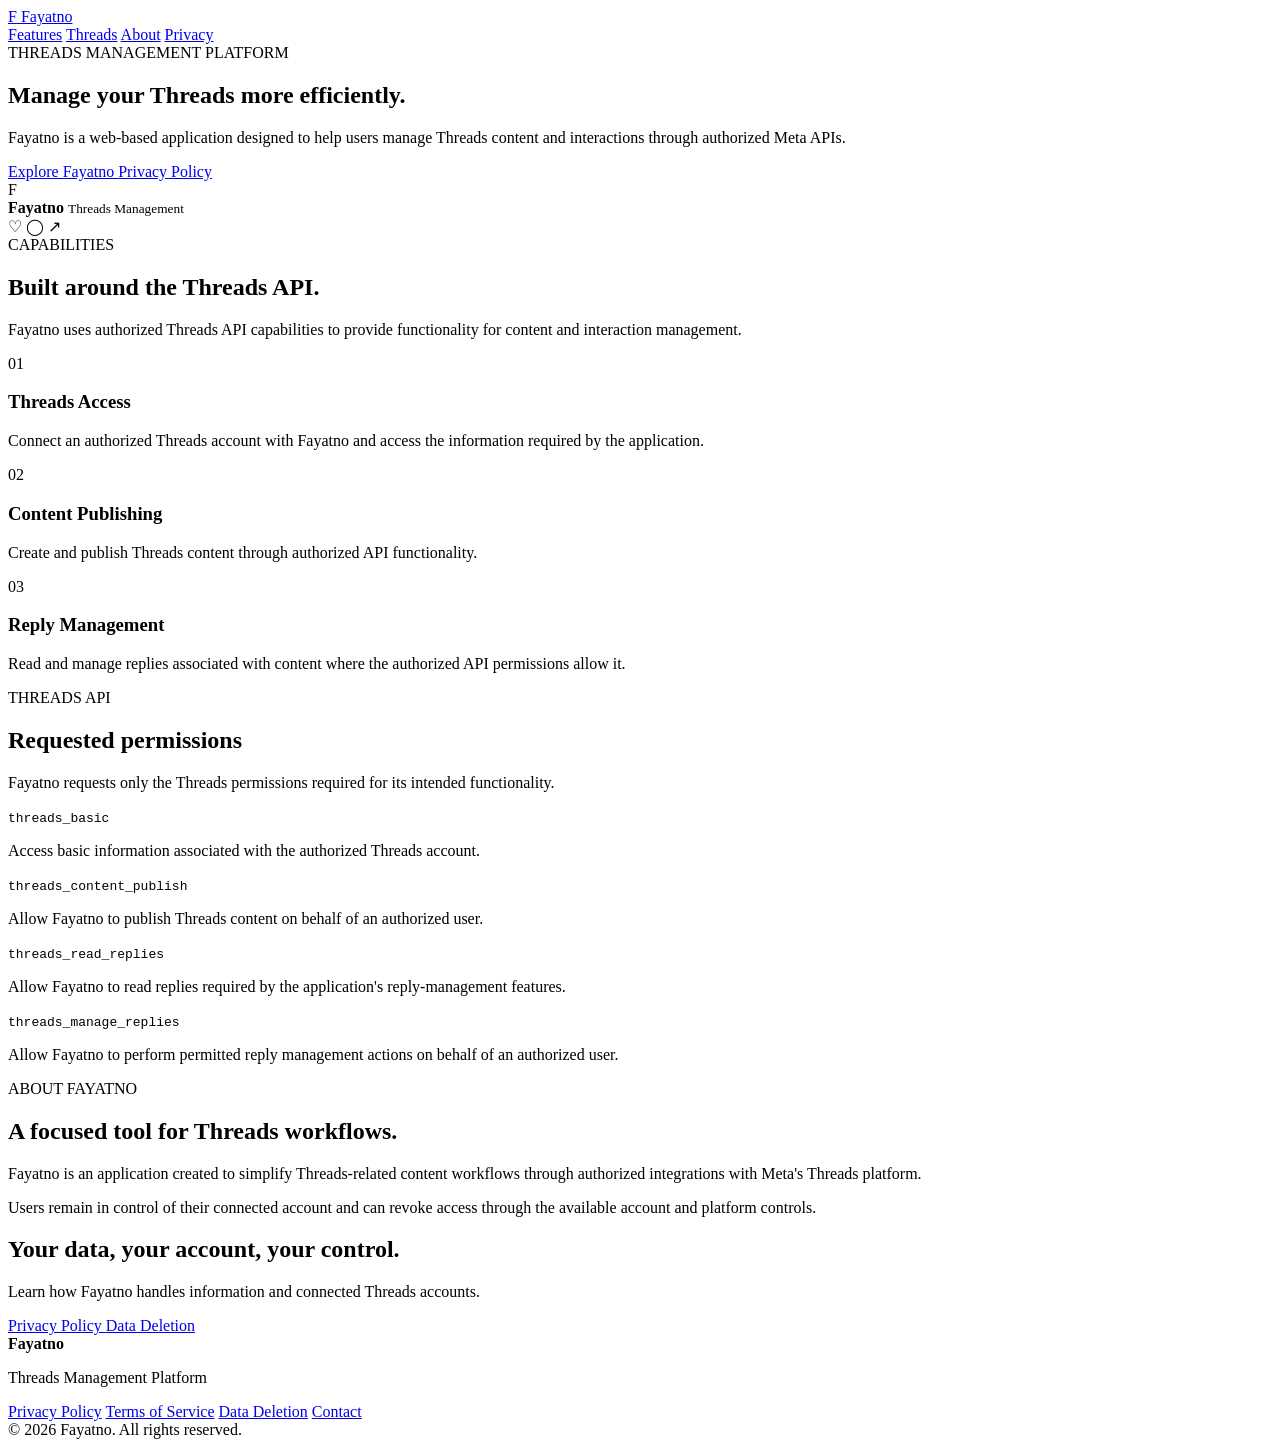
==== index.html @ bbcc7f6d "Create index.html" ====
<!DOCTYPE html>
<html lang="en">
<head>
    <meta charset="UTF-8">
    <meta name="viewport" content="width=device-width, initial-scale=1.0">

    <title>Fayatno — Threads Management Platform</title>
    <meta name="description" content="Fayatno is a platform designed to help users manage and publish content on Threads.">

    <link rel="stylesheet" href="assets/style.css">
</head>

<body>

<header class="navbar">
    <div class="container nav-inner">

        <a href="index.html" class="brand">
            <span class="brand-mark">F</span>
            <span>Fayatno</span>
        </a>

        <nav>
            <a href="#features">Features</a>
            <a href="#threads">Threads</a>
            <a href="#about">About</a>
            <a href="privacy.html">Privacy</a>
        </nav>

    </div>
</header>


<main>

    <!-- HERO -->
    <section class="hero">

        <div class="container hero-grid">

            <div class="hero-content">

                <div class="eyebrow">
                    THREADS MANAGEMENT PLATFORM
                </div>

                <h1>
                    Manage your Threads
                    <span>more efficiently.</span>
                </h1>

                <p class="hero-description">
                    Fayatno is a web-based application designed to help
                    users manage Threads content and interactions through
                    authorized Meta APIs.
                </p>

                <div class="hero-buttons">
                    <a href="#threads" class="btn btn-primary">
                        Explore Fayatno
                    </a>

                    <a href="privacy.html" class="btn btn-secondary">
                        Privacy Policy
                    </a>
                </div>

            </div>


            <div class="hero-card">

                <div class="window-top">
                    <span></span>
                    <span></span>
                    <span></span>
                </div>

                <div class="dashboard-preview">

                    <div class="preview-header">
                        <div class="preview-avatar">F</div>

                        <div>
                            <strong>Fayatno</strong>
                            <small>Threads Management</small>
                        </div>
                    </div>

                    <div class="preview-post">
                        <div class="post-line large"></div>
                        <div class="post-line"></div>
                        <div class="post-line short"></div>
                    </div>

                    <div class="preview-actions">
                        <span>♡</span>
                        <span>◯</span>
                        <span>↗</span>
                    </div>

                </div>

            </div>

        </div>

    </section>


    <!-- FEATURES -->
    <section id="features" class="section">

        <div class="container">

            <div class="section-heading">
                <span class="section-label">CAPABILITIES</span>

                <h2>
                    Built around the Threads API.
                </h2>

                <p>
                    Fayatno uses authorized Threads API capabilities
                    to provide functionality for content and interaction
                    management.
                </p>
            </div>


            <div class="feature-grid">

                <article class="feature-card">

                    <div class="feature-icon">01</div>

                    <h3>Threads Access</h3>

                    <p>
                        Connect an authorized Threads account with Fayatno
                        and access the information required by the application.
                    </p>

                </article>


                <article class="feature-card">

                    <div class="feature-icon">02</div>

                    <h3>Content Publishing</h3>

                    <p>
                        Create and publish Threads content through
                        authorized API functionality.
                    </p>

                </article>


                <article class="feature-card">

                    <div class="feature-icon">03</div>

                    <h3>Reply Management</h3>

                    <p>
                        Read and manage replies associated with content
                        where the authorized API permissions allow it.
                    </p>

                </article>

            </div>

        </div>

    </section>


    <!-- THREADS PERMISSIONS -->
    <section id="threads" class="section section-dark">

        <div class="container">

            <div class="section-heading light">

                <span class="section-label">
                    THREADS API
                </span>

                <h2>
                    Requested permissions
                </h2>

                <p>
                    Fayatno requests only the Threads permissions required
                    for its intended functionality.
                </p>

            </div>


            <div class="permission-list">

                <div class="permission">

                    <div>
                        <code>threads_basic</code>

                        <p>
                            Access basic information associated with the
                            authorized Threads account.
                        </p>
                    </div>

                </div>


                <div class="permission">

                    <div>
                        <code>threads_content_publish</code>

                        <p>
                            Allow Fayatno to publish Threads content
                            on behalf of an authorized user.
                        </p>
                    </div>

                </div>


                <div class="permission">

                    <div>
                        <code>threads_read_replies</code>

                        <p>
                            Allow Fayatno to read replies required by
                            the application's reply-management features.
                        </p>
                    </div>

                </div>


                <div class="permission">

                    <div>
                        <code>threads_manage_replies</code>

                        <p>
                            Allow Fayatno to perform permitted reply
                            management actions on behalf of an authorized user.
                        </p>
                    </div>

                </div>

            </div>

        </div>

    </section>


    <!-- ABOUT -->
    <section id="about" class="section">

        <div class="container about-grid">

            <div>

                <span class="section-label">
                    ABOUT FAYATNO
                </span>

                <h2>
                    A focused tool for Threads workflows.
                </h2>

            </div>

            <div>

                <p>
                    Fayatno is an application created to simplify
                    Threads-related content workflows through authorized
                    integrations with Meta's Threads platform.
                </p>

                <p>
                    Users remain in control of their connected account
                    and can revoke access through the available account
                    and platform controls.
                </p>

            </div>

        </div>

    </section>


    <!-- CTA -->
    <section class="cta">

        <div class="container">

            <h2>
                Your data, your account, your control.
            </h2>

            <p>
                Learn how Fayatno handles information and connected
                Threads accounts.
            </p>

            <div class="hero-buttons">

                <a href="privacy.html" class="btn btn-light">
                    Privacy Policy
                </a>

                <a href="data-deletion.html" class="btn btn-outline-light">
                    Data Deletion
                </a>

            </div>

        </div>

    </section>

</main>


<footer>

    <div class="container footer-inner">

        <div>
            <strong>Fayatno</strong>
            <p>Threads Management Platform</p>
        </div>

        <div class="footer-links">
            <a href="privacy.html">Privacy Policy</a>
            <a href="terms.html">Terms of Service</a>
            <a href="data-deletion.html">Data Deletion</a>
            <a href="contact.html">Contact</a>
        </div>

    </div>

    <div class="container copyright">
        © 2026 Fayatno. All rights reserved.
    </div>

</footer>

<script src="assets/script.js"></script>

</body>
</html>
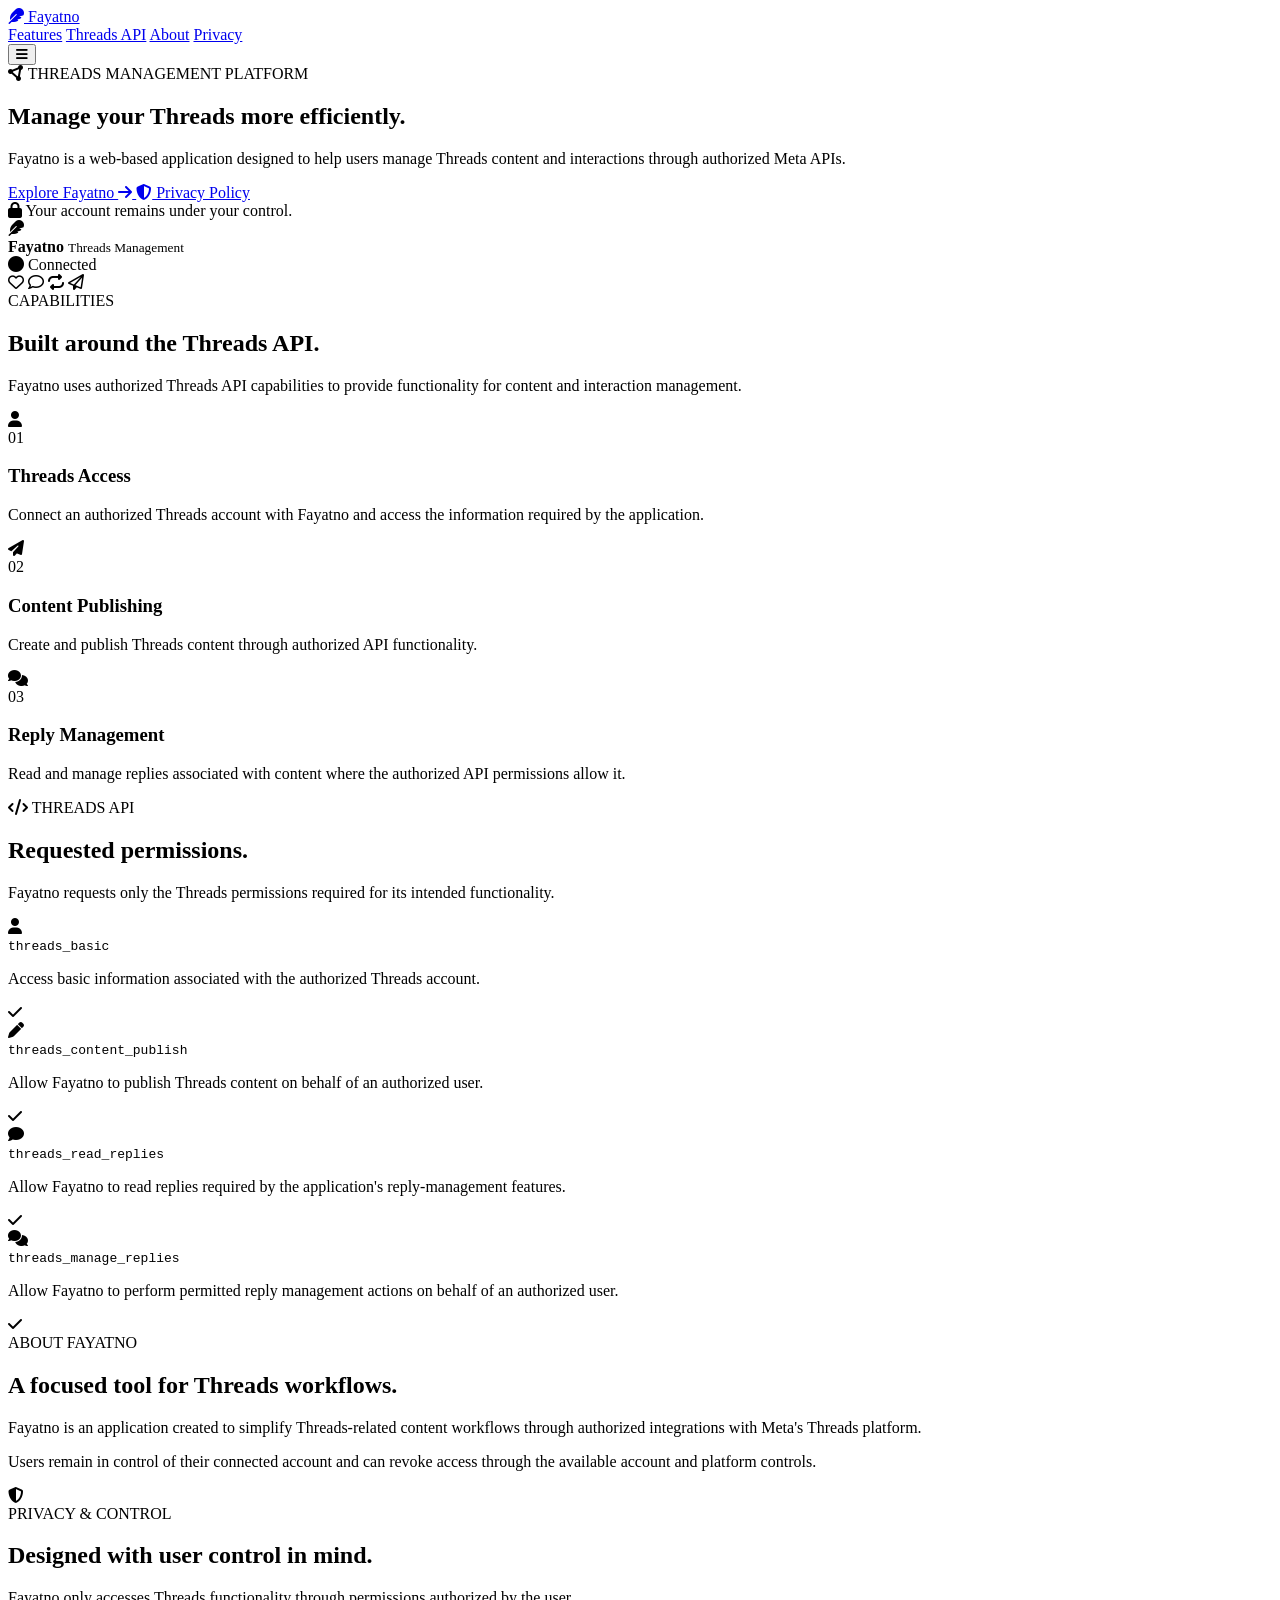
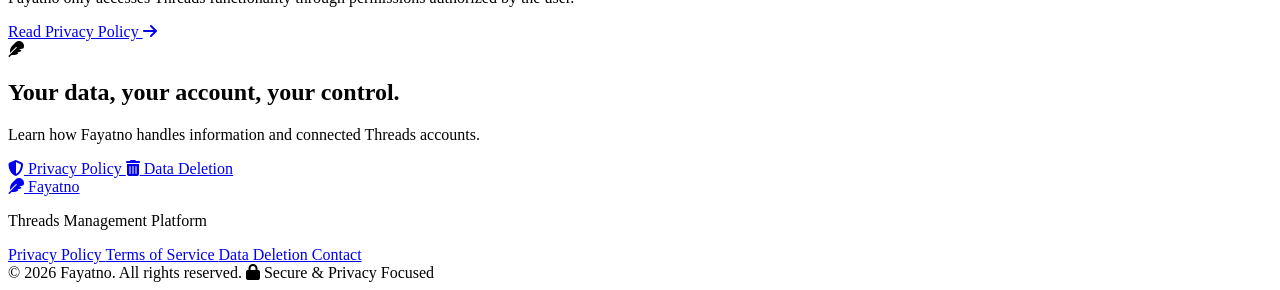
==== commit bd5cf207: "Update index.html" ====
--- a/index.html
+++ b/index.html
@@ -7,7 +7,12 @@
     <title>Fayatno — Threads Management Platform</title>
     <meta name="description" content="Fayatno is a platform designed to help users manage and publish content on Threads.">
 
-    <link rel="stylesheet" href="assets/style.css">
+    <!-- Font Awesome -->
+    <link rel="stylesheet"
+          href="https://cdnjs.cloudflare.com/ajax/libs/font-awesome/6.7.2/css/all.min.css">
+
+    <!-- Main stylesheet -->
+    <link rel="stylesheet" href="style.css">
 </head>
 
 <body>
@@ -16,17 +21,23 @@
     <div class="container nav-inner">
 
         <a href="index.html" class="brand">
-            <span class="brand-mark">F</span>
+            <span class="brand-mark">
+                <i class="fa-solid fa-feather"></i>
+            </span>
             <span>Fayatno</span>
         </a>
 
         <nav>
             <a href="#features">Features</a>
-            <a href="#threads">Threads</a>
+            <a href="#threads">Threads API</a>
             <a href="#about">About</a>
             <a href="privacy.html">Privacy</a>
         </nav>
 
+        <button class="mobile-menu" aria-label="Open menu">
+            <i class="fa-solid fa-bars"></i>
+        </button>
+
     </div>
 </header>
 
@@ -41,6 +52,7 @@
             <div class="hero-content">
 
                 <div class="eyebrow">
+                    <i class="fa-solid fa-circle-nodes"></i>
                     THREADS MANAGEMENT PLATFORM
                 </div>
 
@@ -56,47 +68,96 @@
                 </p>
 
                 <div class="hero-buttons">
+
                     <a href="#threads" class="btn btn-primary">
                         Explore Fayatno
+                        <i class="fa-solid fa-arrow-right"></i>
                     </a>
 
                     <a href="privacy.html" class="btn btn-secondary">
+                        <i class="fa-solid fa-shield-halved"></i>
                         Privacy Policy
                     </a>
-                </div>
-
-            </div>
-
+
+                </div>
+
+                <div class="hero-note">
+                    <i class="fa-solid fa-lock"></i>
+                    Your account remains under your control.
+                </div>
+
+            </div>
+
+
+            <!-- APP PREVIEW -->
 
             <div class="hero-card">
 
                 <div class="window-top">
+
                     <span></span>
                     <span></span>
                     <span></span>
+
                 </div>
 
                 <div class="dashboard-preview">
 
                     <div class="preview-header">
-                        <div class="preview-avatar">F</div>
+
+                        <div class="preview-avatar">
+                            <i class="fa-solid fa-feather"></i>
+                        </div>
 
                         <div>
                             <strong>Fayatno</strong>
                             <small>Threads Management</small>
                         </div>
-                    </div>
+
+                        <div class="preview-status">
+                            <i class="fa-solid fa-circle"></i>
+                            Connected
+                        </div>
+
+                    </div>
+
 
                     <div class="preview-post">
+
+                        <div class="post-meta">
+                            <span class="post-avatar"></span>
+
+                            <div>
+                                <div class="post-name"></div>
+                                <div class="post-time"></div>
+                            </div>
+                        </div>
+
                         <div class="post-line large"></div>
                         <div class="post-line"></div>
                         <div class="post-line short"></div>
-                    </div>
+
+                    </div>
+
 
                     <div class="preview-actions">
-                        <span>♡</span>
-                        <span>◯</span>
-                        <span>↗</span>
+
+                        <span>
+                            <i class="fa-regular fa-heart"></i>
+                        </span>
+
+                        <span>
+                            <i class="fa-regular fa-comment"></i>
+                        </span>
+
+                        <span>
+                            <i class="fa-solid fa-repeat"></i>
+                        </span>
+
+                        <span>
+                            <i class="fa-regular fa-paper-plane"></i>
+                        </span>
+
                     </div>
 
                 </div>
@@ -109,12 +170,16 @@
 
 
     <!-- FEATURES -->
+
     <section id="features" class="section">
 
         <div class="container">
 
             <div class="section-heading">
-                <span class="section-label">CAPABILITIES</span>
+
+                <span class="section-label">
+                    CAPABILITIES
+                </span>
 
                 <h2>
                     Built around the Threads API.
@@ -125,6 +190,7 @@
                     to provide functionality for content and interaction
                     management.
                 </p>
+
             </div>
 
 
@@ -132,9 +198,17 @@
 
                 <article class="feature-card">
 
-                    <div class="feature-icon">01</div>
-
-                    <h3>Threads Access</h3>
+                    <div class="feature-icon">
+                        <i class="fa-solid fa-user"></i>
+                    </div>
+
+                    <span class="feature-number">
+                        01
+                    </span>
+
+                    <h3>
+                        Threads Access
+                    </h3>
 
                     <p>
                         Connect an authorized Threads account with Fayatno
@@ -146,9 +220,17 @@
 
                 <article class="feature-card">
 
-                    <div class="feature-icon">02</div>
-
-                    <h3>Content Publishing</h3>
+                    <div class="feature-icon">
+                        <i class="fa-solid fa-paper-plane"></i>
+                    </div>
+
+                    <span class="feature-number">
+                        02
+                    </span>
+
+                    <h3>
+                        Content Publishing
+                    </h3>
 
                     <p>
                         Create and publish Threads content through
@@ -160,9 +242,17 @@
 
                 <article class="feature-card">
 
-                    <div class="feature-icon">03</div>
-
-                    <h3>Reply Management</h3>
+                    <div class="feature-icon">
+                        <i class="fa-solid fa-comments"></i>
+                    </div>
+
+                    <span class="feature-number">
+                        03
+                    </span>
+
+                    <h3>
+                        Reply Management
+                    </h3>
 
                     <p>
                         Read and manage replies associated with content
@@ -178,7 +268,8 @@
     </section>
 
 
-    <!-- THREADS PERMISSIONS -->
+    <!-- THREADS API -->
+
     <section id="threads" class="section section-dark">
 
         <div class="container">
@@ -186,11 +277,12 @@
             <div class="section-heading light">
 
                 <span class="section-label">
+                    <i class="fa-solid fa-code"></i>
                     THREADS API
                 </span>
 
                 <h2>
-                    Requested permissions
+                    Requested permissions.
                 </h2>
 
                 <p>
@@ -205,56 +297,96 @@
 
                 <div class="permission">
 
-                    <div>
-                        <code>threads_basic</code>
+                    <div class="permission-icon">
+                        <i class="fa-solid fa-user"></i>
+                    </div>
+
+                    <div class="permission-content">
+
+                        <code>
+                            threads_basic
+                        </code>
 
                         <p>
                             Access basic information associated with the
                             authorized Threads account.
                         </p>
-                    </div>
+
+                    </div>
+
+                    <i class="fa-solid fa-check permission-check"></i>
 
                 </div>
 
 
                 <div class="permission">
 
-                    <div>
-                        <code>threads_content_publish</code>
+                    <div class="permission-icon">
+                        <i class="fa-solid fa-pen"></i>
+                    </div>
+
+                    <div class="permission-content">
+
+                        <code>
+                            threads_content_publish
+                        </code>
 
                         <p>
                             Allow Fayatno to publish Threads content
                             on behalf of an authorized user.
                         </p>
-                    </div>
+
+                    </div>
+
+                    <i class="fa-solid fa-check permission-check"></i>
 
                 </div>
 
 
                 <div class="permission">
 
-                    <div>
-                        <code>threads_read_replies</code>
+                    <div class="permission-icon">
+                        <i class="fa-solid fa-comment"></i>
+                    </div>
+
+                    <div class="permission-content">
+
+                        <code>
+                            threads_read_replies
+                        </code>
 
                         <p>
                             Allow Fayatno to read replies required by
                             the application's reply-management features.
                         </p>
-                    </div>
+
+                    </div>
+
+                    <i class="fa-solid fa-check permission-check"></i>
 
                 </div>
 
 
                 <div class="permission">
 
-                    <div>
-                        <code>threads_manage_replies</code>
+                    <div class="permission-icon">
+                        <i class="fa-solid fa-comments"></i>
+                    </div>
+
+                    <div class="permission-content">
+
+                        <code>
+                            threads_manage_replies
+                        </code>
 
                         <p>
                             Allow Fayatno to perform permitted reply
                             management actions on behalf of an authorized user.
                         </p>
-                    </div>
+
+                    </div>
+
+                    <i class="fa-solid fa-check permission-check"></i>
 
                 </div>
 
@@ -266,6 +398,7 @@
 
 
     <!-- ABOUT -->
+
     <section id="about" class="section">
 
         <div class="container about-grid">
@@ -303,10 +436,52 @@
     </section>
 
 
+    <!-- SECURITY -->
+
+    <section class="security-section">
+
+        <div class="container security-grid">
+
+            <div class="security-icon">
+                <i class="fa-solid fa-shield-halved"></i>
+            </div>
+
+            <div>
+
+                <span class="section-label">
+                    PRIVACY & CONTROL
+                </span>
+
+                <h2>
+                    Designed with user control in mind.
+                </h2>
+
+                <p>
+                    Fayatno only accesses Threads functionality through
+                    permissions authorized by the user.
+                </p>
+
+            </div>
+
+            <a href="privacy.html" class="btn btn-secondary">
+                Read Privacy Policy
+                <i class="fa-solid fa-arrow-right"></i>
+            </a>
+
+        </div>
+
+    </section>
+
+
     <!-- CTA -->
+
     <section class="cta">
 
         <div class="container">
+
+            <div class="cta-icon">
+                <i class="fa-solid fa-feather"></i>
+            </div>
 
             <h2>
                 Your data, your account, your control.
@@ -320,10 +495,12 @@
             <div class="hero-buttons">
 
                 <a href="privacy.html" class="btn btn-light">
+                    <i class="fa-solid fa-shield-halved"></i>
                     Privacy Policy
                 </a>
 
                 <a href="data-deletion.html" class="btn btn-outline-light">
+                    <i class="fa-solid fa-trash-can"></i>
                     Data Deletion
                 </a>
 
@@ -341,26 +518,64 @@
     <div class="container footer-inner">
 
         <div>
-            <strong>Fayatno</strong>
-            <p>Threads Management Platform</p>
-        </div>
+
+            <a href="index.html" class="footer-brand">
+
+                <span class="brand-mark">
+                    <i class="fa-solid fa-feather"></i>
+                </span>
+
+                <span>Fayatno</span>
+
+            </a>
+
+            <p>
+                Threads Management Platform
+            </p>
+
+        </div>
+
 
         <div class="footer-links">
-            <a href="privacy.html">Privacy Policy</a>
-            <a href="terms.html">Terms of Service</a>
-            <a href="data-deletion.html">Data Deletion</a>
-            <a href="contact.html">Contact</a>
+
+            <a href="privacy.html">
+                Privacy Policy
+            </a>
+
+            <a href="terms.html">
+                Terms of Service
+            </a>
+
+            <a href="data-deletion.html">
+                Data Deletion
+            </a>
+
+            <a href="contact.html">
+                Contact
+            </a>
+
         </div>
 
     </div>
 
+
     <div class="container copyright">
-        © 2026 Fayatno. All rights reserved.
+
+        <span>
+            © 2026 Fayatno. All rights reserved.
+        </span>
+
+        <span>
+            <i class="fa-solid fa-lock"></i>
+            Secure & Privacy Focused
+        </span>
+
     </div>
 
 </footer>
 
-<script src="assets/script.js"></script>
+
+<script src="script.js"></script>
 
 </body>
 </html>
